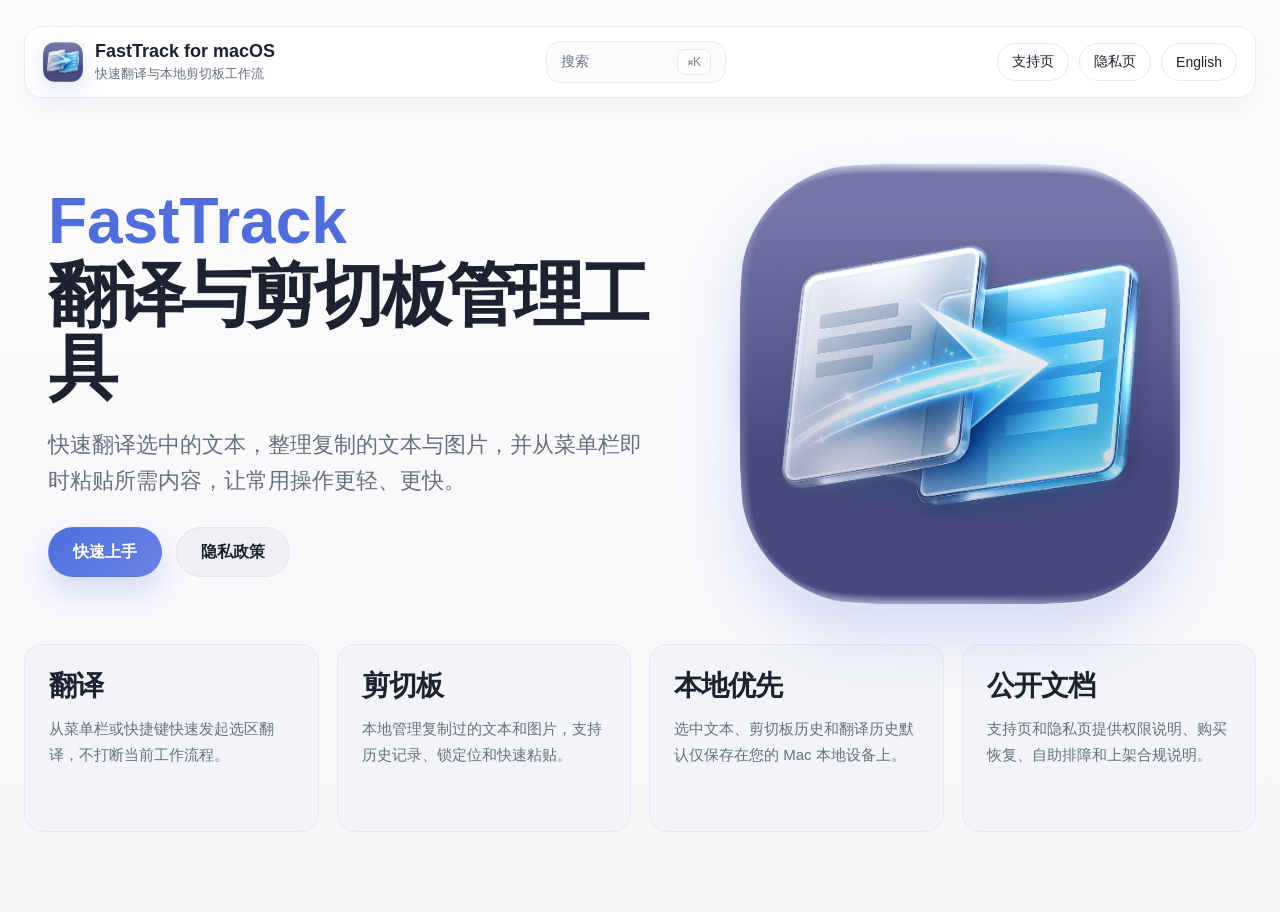
==== index.zh.html @ b061aea9 "feat: split localized home pages and refresh site chrome" ====
<!DOCTYPE html>
<html lang="zh-CN">
<head>
  <meta charset="UTF-8">
  <meta name="viewport" content="width=device-width, initial-scale=1">
  <title>FastTrack for macOS</title>
  <link rel="icon" href="./assets/app-icon.png">
  <link rel="stylesheet" href="./styles.css">
</head>
<body>
  <main class="site-shell site-shell-home">
    <header class="site-header home-header">
      <a class="brand" href="./index.zh.html" aria-label="FastTrack 首页">
        <img class="brand-icon" src="./assets/app-icon.png" alt="FastTrack 应用图标">
        <div class="brand-copy">
          <strong>FastTrack for macOS</strong>
          <span>快速翻译与本地剪切板工作流</span>
        </div>
      </a>

      <div class="header-search" aria-hidden="true">
        <span>搜索</span>
        <kbd>⌘K</kbd>
      </div>

      <nav class="site-nav" aria-label="Primary">
        <a href="./support.zh.html">支持页</a>
        <a href="./privacy.zh.html">隐私页</a>
        <a href="./index.html">English</a>
      </nav>
    </header>

    <section class="home-hero">
      <div class="home-copy">
        <p class="home-label">FastTrack</p>
        <h1>翻译与剪切板管理工具</h1>
        <p class="home-summary">
          快速翻译选中的文本，整理复制的文本与图片，并从菜单栏即时粘贴所需内容，让常用操作更轻、更快。
        </p>
        <div class="home-actions">
          <a class="button button-primary" href="./support.zh.html">快速上手</a>
          <a class="button button-secondary" href="./privacy.zh.html">隐私政策</a>
        </div>
      </div>

      <div class="hero-art" aria-hidden="true">
        <div class="hero-art-glow"></div>
        <img class="hero-art-icon" src="./assets/app-icon.png" alt="">
      </div>
    </section>

    <section class="feature-grid" aria-label="主要功能">
      <article class="feature-card">
        <h2>翻译</h2>
        <p>从菜单栏或快捷键快速发起选区翻译，不打断当前工作流程。</p>
      </article>
      <article class="feature-card">
        <h2>剪切板</h2>
        <p>本地管理复制过的文本和图片，支持历史记录、锁定位和快速粘贴。</p>
      </article>
      <article class="feature-card">
        <h2>本地优先</h2>
        <p>选中文本、剪切板历史和翻译历史默认仅保存在您的 Mac 本地设备上。</p>
      </article>
      <article class="feature-card">
        <h2>公开文档</h2>
        <p>支持页和隐私页提供权限说明、购买恢复、自助排障和上架合规说明。</p>
      </article>
    </section>
  </main>
</body>
</html>
---- styles.css ----
:root {
  color-scheme: light;
  --bg: #f7f7fa;
  --bg-soft: #fbfbfd;
  --panel: #ffffff;
  --panel-soft: #f2f4f8;
  --text: #1e2230;
  --muted: #666e7f;
  --line: #e7e9ef;
  --line-strong: #d8dde7;
  --accent: #4f6edc;
  --accent-strong: #3f5eca;
  --accent-soft: #eef1ff;
  --shadow: 0 16px 40px rgba(15, 23, 42, 0.06);
  --radius-xl: 28px;
  --radius-lg: 22px;
  --radius-md: 18px;
  --radius-sm: 14px;
}

* {
  box-sizing: border-box;
}

html {
  scroll-behavior: smooth;
}

body {
  margin: 0;
  font-family: -apple-system, BlinkMacSystemFont, "Segoe UI", sans-serif;
  color: var(--text);
  background: linear-gradient(180deg, #fcfcfe 0%, var(--bg) 100%);
}

a {
  color: var(--accent-strong);
  text-decoration: none;
}

a:hover {
  text-decoration: underline;
}

img {
  display: block;
  max-width: 100%;
}

.site-shell {
  max-width: 1220px;
  margin: 0 auto;
  padding: 26px 24px 80px;
}

.site-shell-home {
  max-width: 1280px;
}

.site-header {
  display: flex;
  align-items: center;
  justify-content: space-between;
  gap: 18px;
  margin-bottom: 30px;
  padding: 14px 18px;
  background: rgba(255, 255, 255, 0.88);
  border: 1px solid var(--line);
  border-radius: 18px;
  backdrop-filter: blur(10px);
  box-shadow: 0 10px 30px rgba(15, 23, 42, 0.04);
}

.home-header {
  gap: 20px;
}

.brand {
  display: flex;
  align-items: center;
  gap: 12px;
  min-width: 0;
  color: inherit;
  text-decoration: none;
}

.brand:hover {
  text-decoration: none;
}

.brand-icon {
  width: 40px;
  height: 40px;
  border-radius: 12px;
  box-shadow: 0 8px 24px rgba(79, 110, 220, 0.18);
  flex: 0 0 auto;
}

.brand-copy strong {
  display: block;
  font-size: 18px;
  line-height: 1.2;
}

.brand-copy span {
  display: block;
  margin-top: 2px;
  color: var(--muted);
  font-size: 13px;
}

.header-search {
  display: inline-flex;
  align-items: center;
  gap: 10px;
  min-width: 180px;
  min-height: 42px;
  padding: 0 14px;
  border-radius: 14px;
  background: var(--bg-soft);
  border: 1px solid var(--line);
  color: var(--muted);
  font-size: 14px;
}

.header-search kbd {
  margin-left: auto;
  min-width: 34px;
  height: 26px;
  padding: 0 8px;
  display: inline-flex;
  align-items: center;
  justify-content: center;
  border-radius: 8px;
  background: #fff;
  border: 1px solid var(--line);
  color: #7a8191;
  font: inherit;
  font-size: 12px;
}

.site-nav {
  display: flex;
  flex-wrap: wrap;
  gap: 10px;
  justify-content: flex-end;
}

.site-nav a {
  display: inline-flex;
  align-items: center;
  justify-content: center;
  min-height: 38px;
  padding: 0 14px;
  border-radius: 999px;
  border: 1px solid var(--line);
  background: #fff;
  color: var(--text);
  font-size: 14px;
  text-decoration: none;
}

.site-nav a[aria-current="page"] {
  background: var(--accent-soft);
  border-color: #ccd6ff;
  color: var(--accent-strong);
}

.home-hero {
  display: grid;
  grid-template-columns: minmax(0, 1.05fr) minmax(280px, 0.95fr);
  gap: 40px;
  align-items: center;
  padding: 36px 24px 14px;
}

.home-copy {
  padding: 16px 0;
}

.home-label {
  margin: 0 0 8px;
  color: var(--accent);
  font-weight: 700;
  font-size: clamp(42px, 6vw, 64px);
  line-height: 0.95;
}

.home-copy h1 {
  margin: 0;
  max-width: 720px;
  font-size: clamp(42px, 5.8vw, 70px);
  line-height: 1.04;
  letter-spacing: -0.05em;
}

.home-summary {
  max-width: 640px;
  margin: 22px 0 0;
  color: var(--muted);
  font-size: clamp(19px, 2vw, 22px);
  line-height: 1.65;
}

.home-actions {
  display: flex;
  flex-wrap: wrap;
  gap: 14px;
  margin-top: 28px;
}

.button {
  display: inline-flex;
  align-items: center;
  justify-content: center;
  min-height: 50px;
  padding: 0 24px;
  border-radius: 999px;
  border: 1px solid transparent;
  font-size: 16px;
  font-weight: 600;
  text-decoration: none;
}

.button:hover {
  text-decoration: none;
}

.button-primary {
  color: #fff;
  background: linear-gradient(135deg, var(--accent), #6984e9);
  box-shadow: 0 14px 28px rgba(79, 110, 220, 0.22);
}

.button-secondary {
  color: var(--text);
  background: #eef0f5;
  border-color: #e2e5ec;
}

.hero-art {
  position: relative;
  min-height: 420px;
  display: flex;
  align-items: center;
  justify-content: center;
}

.hero-art-glow {
  position: absolute;
  inset: 48px;
  border-radius: 50%;
  background:
    radial-gradient(circle at 30% 30%, rgba(255, 255, 255, 0.88), rgba(255, 255, 255, 0) 38%),
    radial-gradient(circle at 70% 70%, rgba(91, 128, 255, 0.2), rgba(91, 128, 255, 0) 45%),
    linear-gradient(135deg, rgba(80, 111, 220, 0.18), rgba(124, 146, 232, 0.05));
  filter: blur(8px);
}

.hero-art-icon {
  position: relative;
  width: min(86%, 440px);
  border-radius: 28%;
  box-shadow: 0 28px 60px rgba(79, 110, 220, 0.22);
}

.feature-grid {
  display: grid;
  grid-template-columns: repeat(4, minmax(0, 1fr));
  gap: 18px;
  margin-top: 26px;
}

.feature-card {
  min-height: 188px;
  padding: 26px 24px;
  background: var(--panel-soft);
  border: 1px solid var(--line);
  border-radius: var(--radius-md);
}

.feature-card h2 {
  margin: 0 0 14px;
  font-size: 28px;
  line-height: 1.1;
  letter-spacing: -0.03em;
}

.feature-card p {
  margin: 0;
  color: var(--muted);
  font-size: 15px;
  line-height: 1.75;
}

.doc-layout {
  display: grid;
  grid-template-columns: minmax(0, 1fr) 248px;
  gap: 32px;
  align-items: start;
}

.doc-main {
  min-width: 0;
}

.hero,
.doc-section {
  background: var(--panel);
  border: 1px solid var(--line);
  border-radius: var(--radius-lg);
  box-shadow: var(--shadow);
}

.hero {
  padding: 30px 34px;
}

.doc-section {
  margin-top: 20px;
  padding: 28px 34px;
}

.eyebrow {
  display: inline-flex;
  align-items: center;
  min-height: 30px;
  padding: 0 12px;
  border-radius: 999px;
  background: var(--accent-soft);
  color: var(--accent-strong);
  font-size: 13px;
  font-weight: 700;
}

.hero h1 {
  margin: 18px 0 10px;
  font-size: clamp(34px, 4vw, 48px);
  line-height: 1.08;
  letter-spacing: -0.03em;
}

.hero-subtitle {
  max-width: 860px;
  margin: 0;
  color: var(--muted);
  font-size: 18px;
  line-height: 1.72;
}

.hero-meta {
  display: flex;
  flex-wrap: wrap;
  gap: 16px 24px;
  margin-top: 18px;
  color: var(--muted);
  font-size: 14px;
}

.hero-meta strong {
  color: var(--text);
}

.language-switch {
  display: inline-flex;
  gap: 10px;
  flex-wrap: wrap;
  margin-top: 18px;
}

.language-switch a {
  display: inline-flex;
  align-items: center;
  min-height: 34px;
  padding: 0 12px;
  border-radius: 999px;
  border: 1px solid var(--line);
  background: #fff;
  color: var(--muted);
  font-size: 13px;
  text-decoration: none;
}

.language-switch a[aria-current="page"] {
  border-color: #c7d0ff;
  background: var(--accent-soft);
  color: var(--accent-strong);
}

.doc-section h2 {
  margin: 0;
  font-size: 30px;
  line-height: 1.16;
  letter-spacing: -0.02em;
}

.section-subtitle {
  margin: 8px 0 0;
  color: var(--muted);
  font-size: 14px;
  font-weight: 600;
  letter-spacing: 0.03em;
  text-transform: uppercase;
}

.doc-content {
  margin-top: 18px;
  color: var(--text);
  font-size: 16px;
  line-height: 1.82;
}

.doc-content p,
.doc-content ul,
.doc-content ol {
  margin: 0 0 14px;
}

.doc-content ul,
.doc-content ol {
  padding-left: 22px;
}

.doc-content li + li {
  margin-top: 8px;
}

.footer-links {
  display: flex;
  flex-wrap: wrap;
  gap: 12px;
  margin-top: 24px;
}

.footer-links a {
  display: inline-flex;
  align-items: center;
  min-height: 38px;
  padding: 0 14px;
  border-radius: 999px;
  border: 1px solid var(--line);
  background: var(--bg-soft);
  text-decoration: none;
}

.doc-aside {
  position: sticky;
  top: 24px;
}

.toc {
  padding: 22px 20px;
  background: var(--panel);
  border: 1px solid var(--line);
  border-radius: var(--radius-md);
  box-shadow: var(--shadow);
}

.toc h2 {
  margin: 0 0 14px;
  font-size: 16px;
}

.toc ul {
  margin: 0;
  padding: 0;
  list-style: none;
}

.toc li + li {
  margin-top: 10px;
}

.toc a {
  color: var(--muted);
  font-size: 14px;
}

.toc a:hover {
  color: var(--accent-strong);
}

@media (max-width: 1080px) {
  .site-header {
    flex-wrap: wrap;
  }

  .header-search {
    order: 3;
    width: 100%;
  }

  .home-hero,
  .doc-layout {
    grid-template-columns: 1fr;
  }

  .feature-grid {
    grid-template-columns: repeat(2, minmax(0, 1fr));
  }

  .doc-aside {
    position: static;
  }
}

@media (max-width: 720px) {
  .site-shell,
  .site-shell-home {
    padding: 18px 16px 56px;
  }

  .site-header {
    padding: 14px;
  }

  .home-hero {
    gap: 18px;
    padding: 10px 4px 0;
  }

  .hero-art {
    min-height: 260px;
  }

  .feature-grid {
    grid-template-columns: 1fr;
    margin-top: 20px;
  }

  .hero,
  .doc-section {
    padding: 22px 20px;
  }

  .home-copy h1 {
    font-size: 42px;
  }

  .home-label {
    font-size: 38px;
  }

  .home-summary,
  .hero-subtitle {
    font-size: 17px;
  }
}
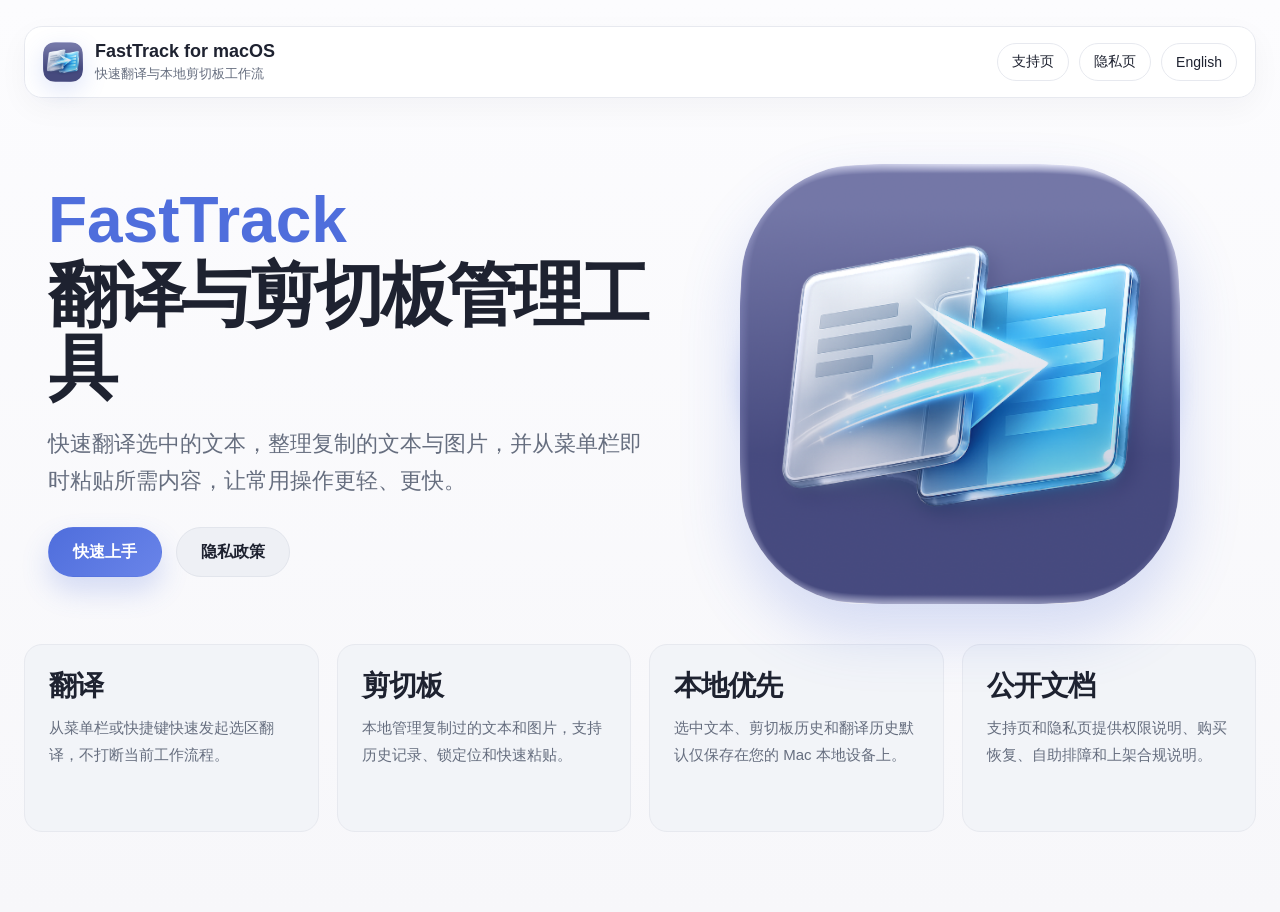
==== commit a4daa999: "fix: remove home header search placeholders" ====
--- a/index.zh.html
+++ b/index.zh.html
@@ -17,11 +17,6 @@
           <span>快速翻译与本地剪切板工作流</span>
         </div>
       </a>
-
-      <div class="header-search" aria-hidden="true">
-        <span>搜索</span>
-        <kbd>⌘K</kbd>
-      </div>
 
       <nav class="site-nav" aria-label="Primary">
         <a href="./support.zh.html">支持页</a>
--- a/styles.css
+++ b/styles.css
@@ -109,36 +109,6 @@
   font-size: 13px;
 }
 
-.header-search {
-  display: inline-flex;
-  align-items: center;
-  gap: 10px;
-  min-width: 180px;
-  min-height: 42px;
-  padding: 0 14px;
-  border-radius: 14px;
-  background: var(--bg-soft);
-  border: 1px solid var(--line);
-  color: var(--muted);
-  font-size: 14px;
-}
-
-.header-search kbd {
-  margin-left: auto;
-  min-width: 34px;
-  height: 26px;
-  padding: 0 8px;
-  display: inline-flex;
-  align-items: center;
-  justify-content: center;
-  border-radius: 8px;
-  background: #fff;
-  border: 1px solid var(--line);
-  color: #7a8191;
-  font: inherit;
-  font-size: 12px;
-}
-
 .site-nav {
   display: flex;
   flex-wrap: wrap;
@@ -485,11 +455,6 @@
     flex-wrap: wrap;
   }
 
-  .header-search {
-    order: 3;
-    width: 100%;
-  }
-
   .home-hero,
   .doc-layout {
     grid-template-columns: 1fr;
